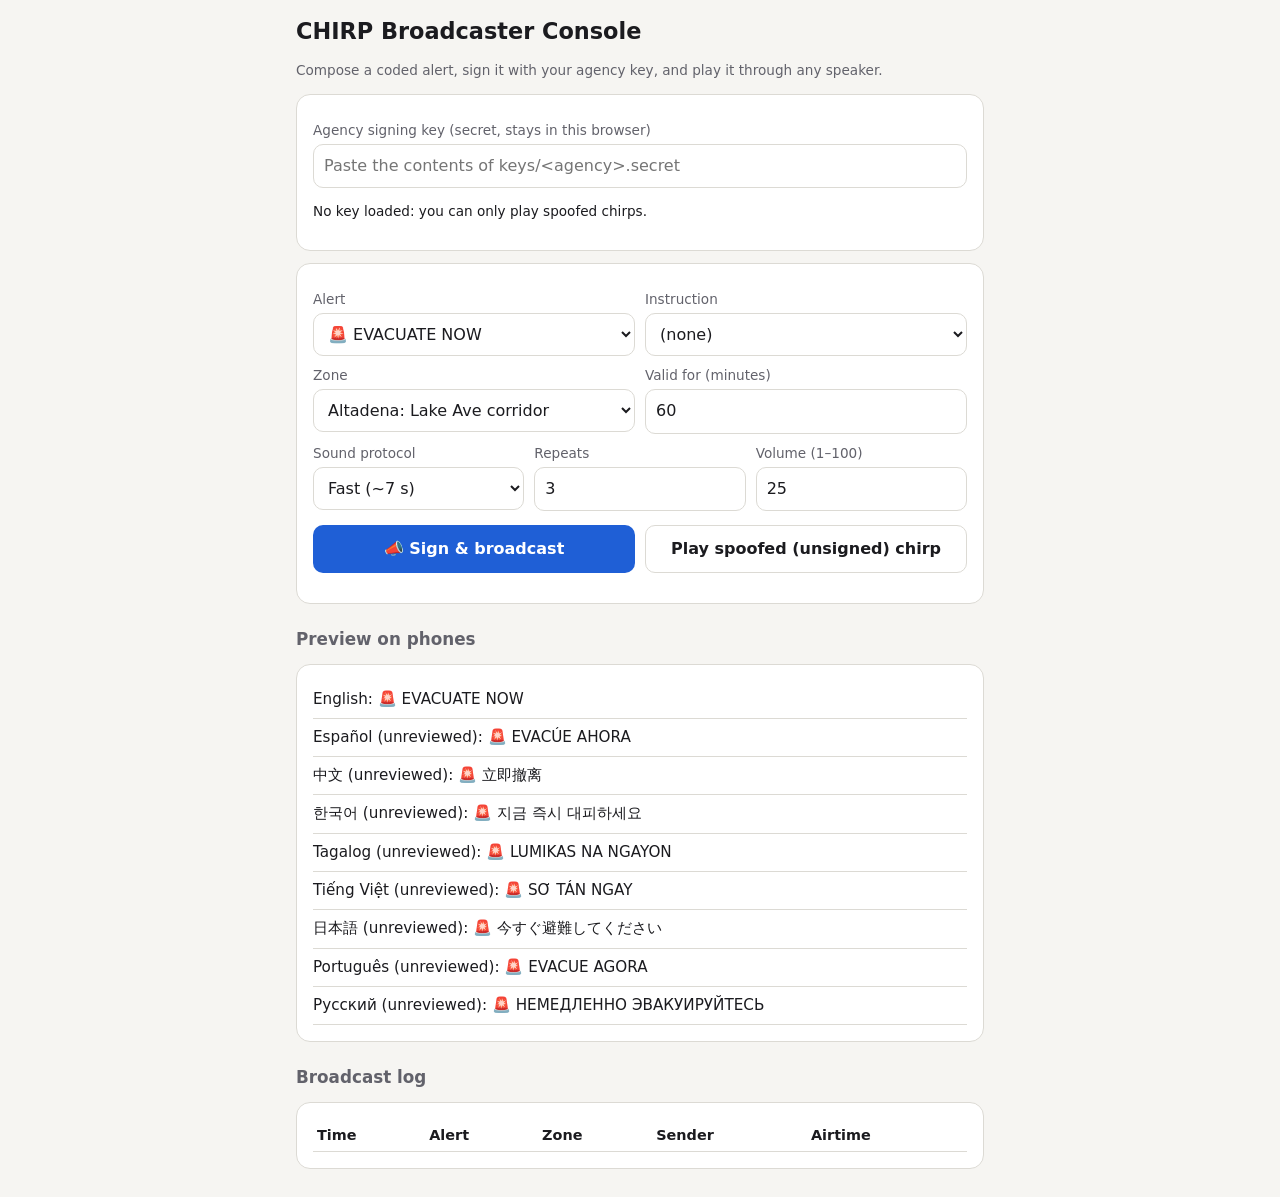
==== console/index.html @ 42302bf4 "CHIRP scaffold: signed data-over-sound alerts with offline multilingual receiver - Wire format v1 (1" ====
<!doctype html>
<html lang="en">
<head>
  <meta charset="utf-8">
  <meta name="viewport" content="width=device-width, initial-scale=1">
  <title>CHIRP Console</title>
  <link rel="icon" href="../icon.svg">
  <link rel="stylesheet" href="../shared/style.css">
</head>
<body>
  <main>
    <h1>CHIRP Broadcaster Console</h1>
    <p class="muted small">Compose a coded alert, sign it with your agency key, and play it through any speaker.</p>

    <div class="card">
      <label for="secret">Agency signing key (secret, stays in this browser)</label>
      <input id="secret" type="password" placeholder="Paste the contents of keys/&lt;agency&gt;.secret" autocomplete="off">
      <p class="small" id="key-status"></p>
    </div>

    <div class="card">
      <div class="row">
        <div><label for="type">Alert</label><select id="type"></select></div>
        <div><label for="detail">Instruction</label><select id="detail"></select></div>
      </div>
      <div class="row">
        <div><label for="zone">Zone</label><select id="zone"></select></div>
        <div><label for="valid">Valid for (minutes)</label><input id="valid" type="number" min="1" value="60"></div>
      </div>
      <div class="row">
        <div>
          <label for="protocol">Sound protocol</label>
          <select id="protocol">
            <option value="fastest">Fastest (~4 s, short range)</option>
            <option value="fast" selected>Fast (~7 s)</option>
            <option value="normal">Normal (~10 s, most robust)</option>
          </select>
        </div>
        <div><label for="repeats">Repeats</label><input id="repeats" type="number" min="1" max="10" value="3"></div>
        <div><label for="volume">Volume (1–100)</label><input id="volume" type="number" min="1" max="100" value="25"></div>
      </div>
      <div class="row" style="margin-top:14px">
        <button id="send">📣 Sign &amp; broadcast</button>
        <button class="secondary" id="spoof">Play spoofed (unsigned) chirp</button>
      </div>
      <p class="small" id="status"></p>
    </div>

    <h2>Preview on phones</h2>
    <div class="card" id="preview"></div>

    <h2>Broadcast log</h2>
    <div class="card">
      <table>
        <thead><tr><th>Time</th><th>Alert</th><th>Zone</th><th>Sender</th><th>Airtime</th></tr></thead>
        <tbody id="log"></tbody>
      </table>
    </div>
  </main>

  <script src="../vendor/ggwave.js"></script>
  <script src="../vendor/nacl-fast.min.js"></script>
  <script type="module" src="app.js"></script>
</body>
</html>
---- shared/style.css ----
:root {
  --bg: #f6f5f2;
  --surface: #ffffff;
  --text: #1b1b1f;
  --muted: #62626b;
  --border: #dcdad4;
  --accent: #1f5fd6;
  --extreme: #c4161c;
  --severe: #d9620b;
  --moderate: #b88a00;
  --info: #1f7a4d;
  --unverified: #6b6b73;
  --radius: 14px;
  font-family: system-ui, -apple-system, "Segoe UI", Roboto, "Noto Sans", sans-serif;
  color-scheme: light dark;
}

@media (prefers-color-scheme: dark) {
  :root {
    --bg: #111114;
    --surface: #1c1c21;
    --text: #f1f0ec;
    --muted: #a3a3ad;
    --border: #33333b;
    --accent: #6c9cff;
  }
}

* { box-sizing: border-box; }

body {
  margin: 0;
  background: var(--bg);
  color: var(--text);
  line-height: 1.4;
}

main {
  max-width: 720px;
  margin: 0 auto;
  padding: 16px;
}

h1 { font-size: 1.4rem; margin: 0 0 4px; }
h2 { font-size: 1.05rem; margin: 24px 0 8px; color: var(--muted); }

.muted { color: var(--muted); }
.small { font-size: 0.85rem; }

.card {
  background: var(--surface);
  border: 1px solid var(--border);
  border-radius: var(--radius);
  padding: 16px;
  margin: 12px 0;
}

button, select, input, textarea {
  font: inherit;
  color: inherit;
}

button {
  border: 0;
  border-radius: 10px;
  padding: 12px 16px;
  background: var(--accent);
  color: #fff;
  font-weight: 600;
  cursor: pointer;
}
button.secondary { background: transparent; color: var(--text); border: 1px solid var(--border); }
button.danger { background: var(--extreme); }
button.big { width: 100%; padding: 18px; font-size: 1.2rem; }
button:disabled { opacity: 0.5; cursor: default; }

select, input, textarea {
  width: 100%;
  padding: 10px;
  border: 1px solid var(--border);
  border-radius: 10px;
  background: var(--surface);
}

label { display: block; font-size: 0.85rem; color: var(--muted); margin: 10px 0 4px; }

.row { display: flex; gap: 10px; flex-wrap: wrap; }
.row > * { flex: 1 1 140px; }

/* Alert card on the receiver */
.alert {
  border-radius: var(--radius);
  padding: 20px;
  color: #fff;
  margin: 12px 0;
}
.alert.extreme { background: var(--extreme); }
.alert.severe { background: var(--severe); }
.alert.moderate { background: var(--moderate); }
.alert.info { background: var(--info); }
.alert.unverified { background: var(--unverified); outline: 3px dashed #fff; outline-offset: -8px; }
.alert.expired { opacity: 0.55; }
.alert .title { font-size: 1.7rem; font-weight: 800; line-height: 1.15; }
.alert .detail { font-size: 1.25rem; margin-top: 8px; }
.alert .meta { margin-top: 12px; font-size: 0.95rem; opacity: 0.95; }
.alert .warn { margin-top: 12px; font-weight: 700; }

.level {
  height: 6px;
  border-radius: 3px;
  background: var(--border);
  overflow: hidden;
  margin-top: 10px;
}
.level > div { height: 100%; width: 0; background: var(--accent); transition: width 80ms; }

.history-item { padding: 8px 0; border-bottom: 1px solid var(--border); font-size: 0.95rem; }

table { width: 100%; border-collapse: collapse; font-size: 0.9rem; }
th, td { text-align: left; padding: 6px 4px; border-bottom: 1px solid var(--border); vertical-align: top; }

code { font-size: 0.8rem; word-break: break-all; }
.hidden { display: none !important; }
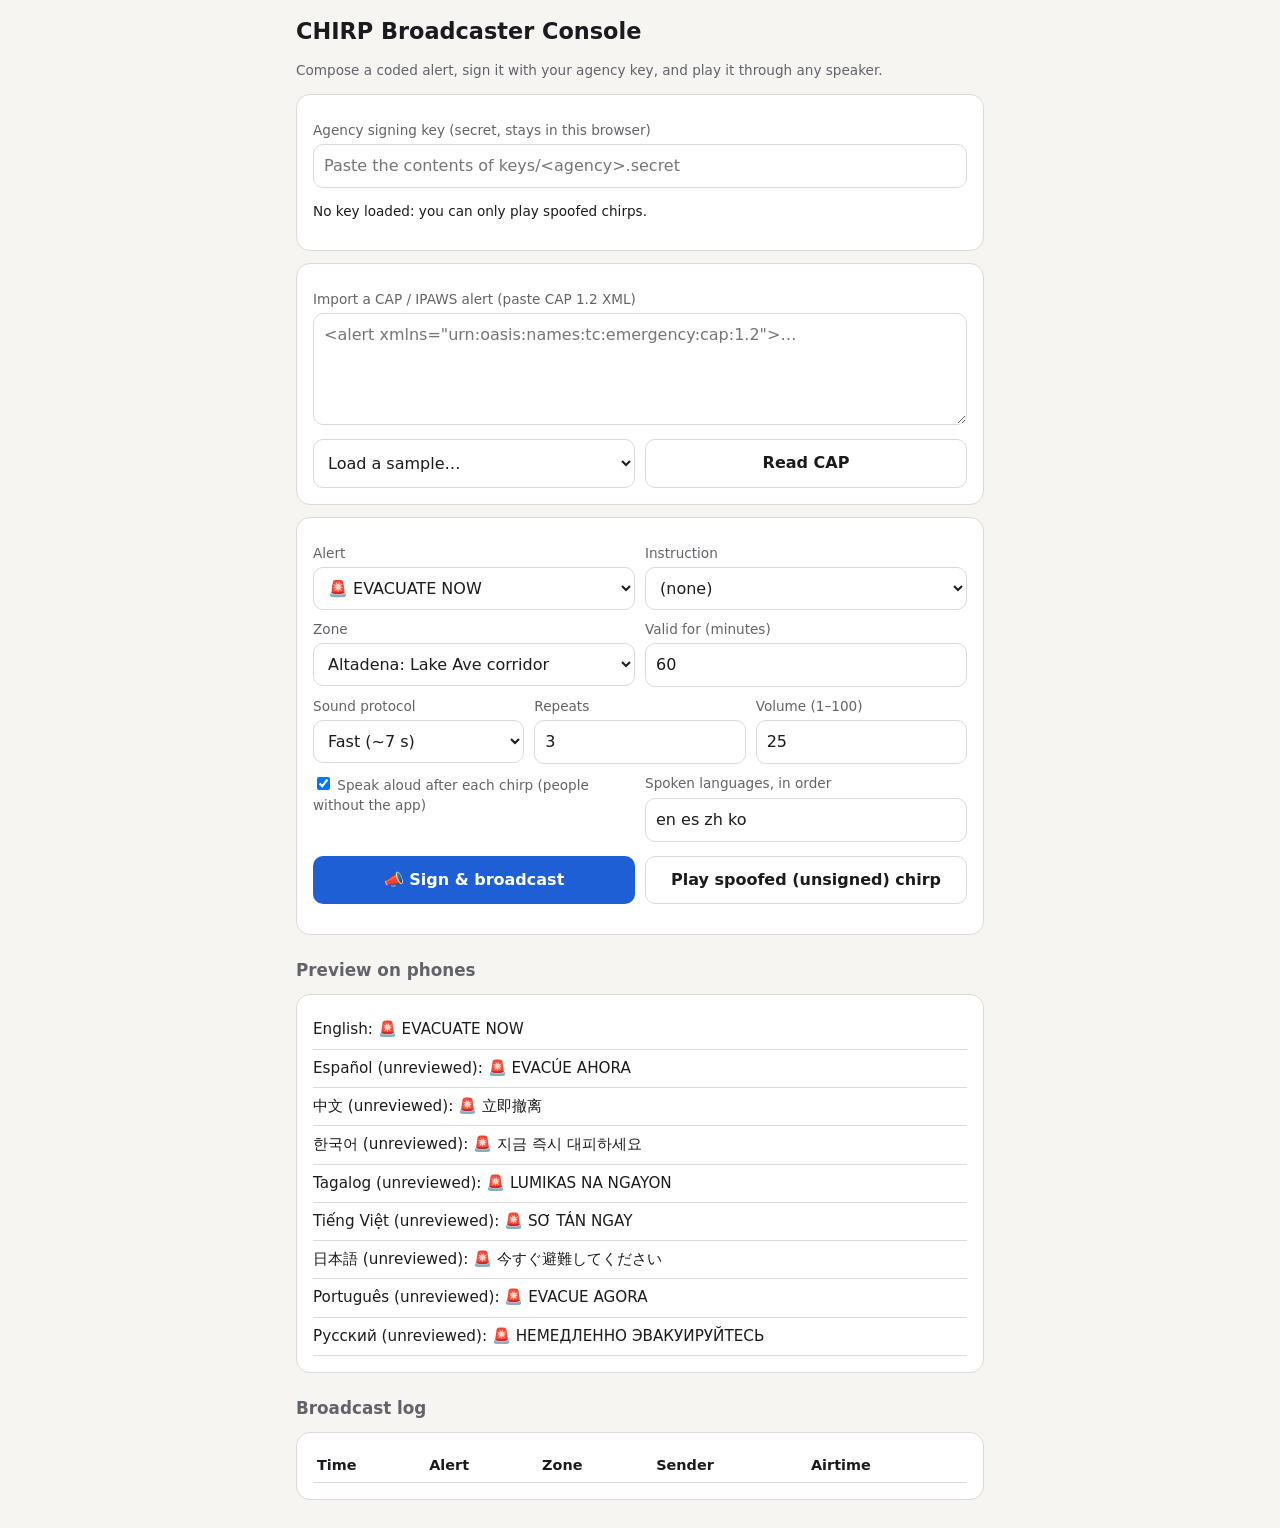
==== commit 40656613: "CAP/IPAWS import + spoken fallback in console (Twist 1 build proof) - console/cap.js: CAP 1.2 -> phr" ====
--- a/console/index.html
+++ b/console/index.html
@@ -16,6 +16,22 @@
       <label for="secret">Agency signing key (secret, stays in this browser)</label>
       <input id="secret" type="password" placeholder="Paste the contents of keys/&lt;agency&gt;.secret" autocomplete="off">
       <p class="small" id="key-status"></p>
+    </div>
+
+    <div class="card">
+      <label for="cap">Import a CAP / IPAWS alert (paste CAP 1.2 XML)</label>
+      <textarea id="cap" rows="4" placeholder="&lt;alert xmlns=&quot;urn:oasis:names:tc:emergency:cap:1.2&quot;&gt;…"></textarea>
+      <div class="row" style="margin-top:8px">
+        <select id="cap-sample" aria-label="Load a sample CAP file">
+          <option value="">Load a sample…</option>
+          <option>1-evacuation-altadena</option>
+          <option>2-smoke-multi-area</option>
+          <option>3-unknown-event-tsunami</option>
+        </select>
+        <button class="secondary" id="cap-read">Read CAP</button>
+        <button id="cap-send" class="hidden">📣 Sign &amp; broadcast all</button>
+      </div>
+      <div id="cap-out" class="small"></div>
     </div>
 
     <div class="card">
@@ -38,6 +54,10 @@
         </div>
         <div><label for="repeats">Repeats</label><input id="repeats" type="number" min="1" max="10" value="3"></div>
         <div><label for="volume">Volume (1–100)</label><input id="volume" type="number" min="1" max="100" value="25"></div>
+      </div>
+      <div class="row">
+        <div><label><input type="checkbox" id="speak" checked style="width:auto"> Speak aloud after each chirp (people without the app)</label></div>
+        <div><label for="speak-langs">Spoken languages, in order</label><input id="speak-langs" value="en es zh ko"></div>
       </div>
       <div class="row" style="margin-top:14px">
         <button id="send">📣 Sign &amp; broadcast</button>
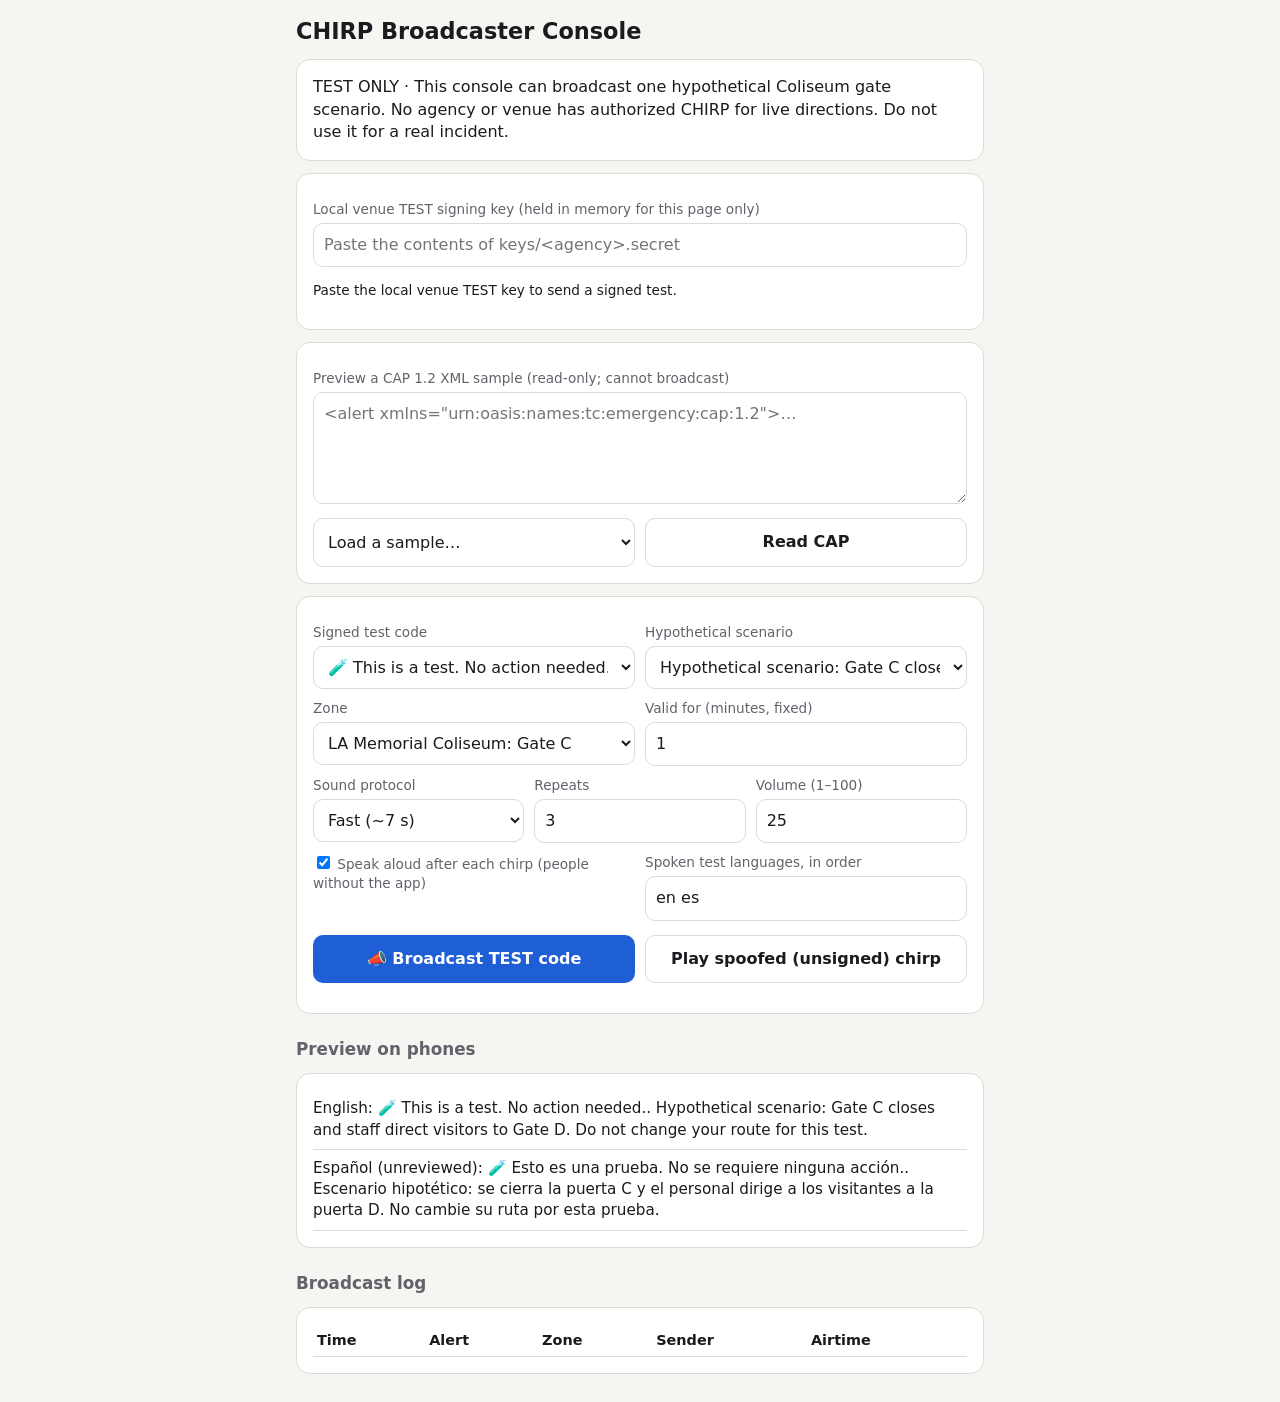
==== commit 87f4aa5d: "Guard CHIRP TEST demo" ====
--- a/console/index.html
+++ b/console/index.html
@@ -10,16 +10,16 @@
 <body>
   <main>
     <h1>CHIRP Broadcaster Console</h1>
-    <p class="muted small">Compose a coded alert, sign it with your agency key, and play it through any speaker.</p>
+    <p class="card">TEST ONLY · This console can broadcast one hypothetical Coliseum gate scenario. No agency or venue has authorized CHIRP for live directions. Do not use it for a real incident.</p>
 
     <div class="card">
-      <label for="secret">Agency signing key (secret, stays in this browser)</label>
+      <label for="secret">Local venue TEST signing key (held in memory for this page only)</label>
       <input id="secret" type="password" placeholder="Paste the contents of keys/&lt;agency&gt;.secret" autocomplete="off">
       <p class="small" id="key-status"></p>
     </div>
 
     <div class="card">
-      <label for="cap">Import a CAP / IPAWS alert (paste CAP 1.2 XML)</label>
+      <label for="cap">Preview a CAP 1.2 XML sample (read-only; cannot broadcast)</label>
       <textarea id="cap" rows="4" placeholder="&lt;alert xmlns=&quot;urn:oasis:names:tc:emergency:cap:1.2&quot;&gt;…"></textarea>
       <div class="row" style="margin-top:8px">
         <select id="cap-sample" aria-label="Load a sample CAP file">
@@ -29,19 +29,19 @@
           <option>3-unknown-event-tsunami</option>
         </select>
         <button class="secondary" id="cap-read">Read CAP</button>
-        <button id="cap-send" class="hidden">📣 Sign &amp; broadcast all</button>
+        <button id="cap-send" class="hidden" disabled>Broadcast disabled</button>
       </div>
       <div id="cap-out" class="small"></div>
     </div>
 
     <div class="card">
       <div class="row">
-        <div><label for="type">Alert</label><select id="type"></select></div>
-        <div><label for="detail">Instruction</label><select id="detail"></select></div>
+        <div><label for="type">Signed test code</label><select id="type"></select></div>
+        <div><label for="detail">Hypothetical scenario</label><select id="detail"></select></div>
       </div>
       <div class="row">
         <div><label for="zone">Zone</label><select id="zone"></select></div>
-        <div><label for="valid">Valid for (minutes)</label><input id="valid" type="number" min="1" value="60"></div>
+        <div><label for="valid">Valid for (minutes, fixed)</label><input id="valid" type="number" min="1" max="1" value="1" disabled></div>
       </div>
       <div class="row">
         <div>
@@ -57,10 +57,10 @@
       </div>
       <div class="row">
         <div><label><input type="checkbox" id="speak" checked style="width:auto"> Speak aloud after each chirp (people without the app)</label></div>
-        <div><label for="speak-langs">Spoken languages, in order</label><input id="speak-langs" value="en es zh ko"></div>
+        <div><label for="speak-langs">Spoken test languages, in order</label><input id="speak-langs" value="en es" disabled></div>
       </div>
       <div class="row" style="margin-top:14px">
-        <button id="send">📣 Sign &amp; broadcast</button>
+        <button id="send">📣 Broadcast TEST code</button>
         <button class="secondary" id="spoof">Play spoofed (unsigned) chirp</button>
       </div>
       <p class="small" id="status"></p>
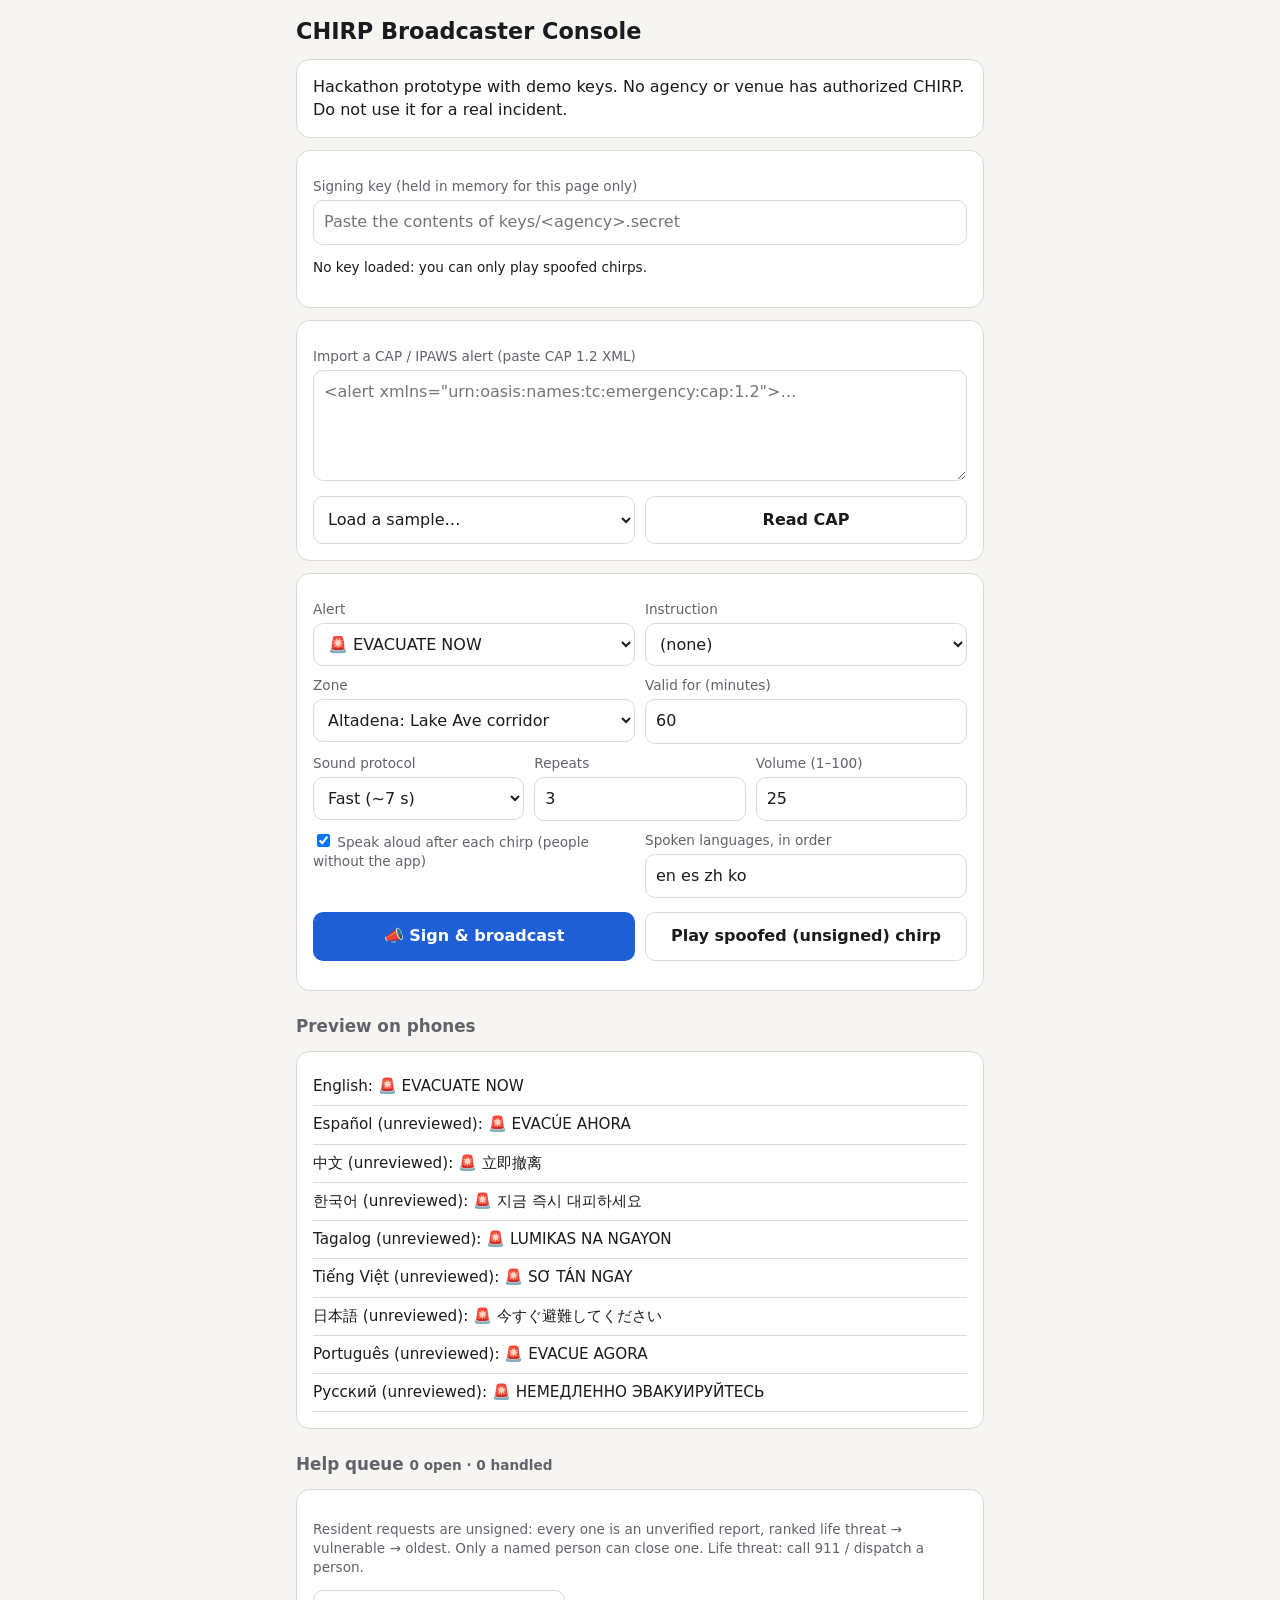
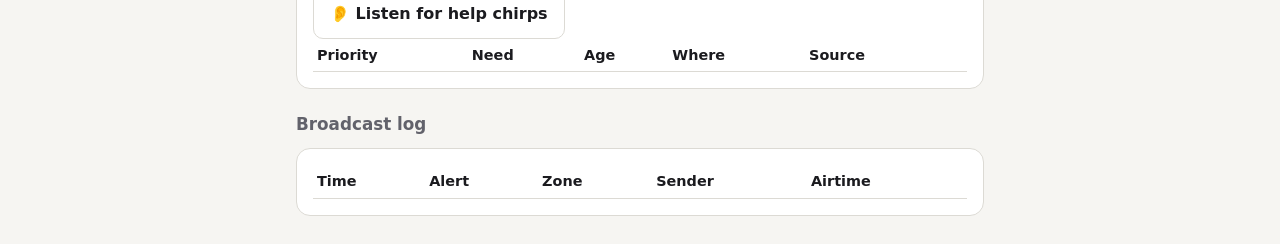
==== commit 4c1ec481: "STRICT_DEMO flag; full mode restores CAP broadcast, HOLD rung, help chirp+POST, zone check, help que" ====
--- a/console/index.html
+++ b/console/index.html
@@ -10,16 +10,17 @@
 <body>
   <main>
     <h1>CHIRP Broadcaster Console</h1>
-    <p class="card">TEST ONLY · This console can broadcast one hypothetical Coliseum gate scenario. No agency or venue has authorized CHIRP for live directions. Do not use it for a real incident.</p>
+    <p class="card">Hackathon prototype with demo keys. No agency or venue has authorized CHIRP. Do not use it for a real incident.</p>
+    <p class="card hidden" id="strict-banner">STRICT TEST MODE · Only the hypothetical Coliseum Gate C TEST scenario can be broadcast. Remove <code>?strict=1</code> for the full console.</p>
 
     <div class="card">
-      <label for="secret">Local venue TEST signing key (held in memory for this page only)</label>
+      <label for="secret">Signing key (held in memory for this page only)</label>
       <input id="secret" type="password" placeholder="Paste the contents of keys/&lt;agency&gt;.secret" autocomplete="off">
       <p class="small" id="key-status"></p>
     </div>
 
     <div class="card">
-      <label for="cap">Preview a CAP 1.2 XML sample (read-only; cannot broadcast)</label>
+      <label for="cap">Import a CAP / IPAWS alert (paste CAP 1.2 XML)</label>
       <textarea id="cap" rows="4" placeholder="&lt;alert xmlns=&quot;urn:oasis:names:tc:emergency:cap:1.2&quot;&gt;…"></textarea>
       <div class="row" style="margin-top:8px">
         <select id="cap-sample" aria-label="Load a sample CAP file">
@@ -29,19 +30,19 @@
           <option>3-unknown-event-tsunami</option>
         </select>
         <button class="secondary" id="cap-read">Read CAP</button>
-        <button id="cap-send" class="hidden" disabled>Broadcast disabled</button>
+        <button id="cap-send" class="hidden">📣 Sign &amp; broadcast all</button>
       </div>
       <div id="cap-out" class="small"></div>
     </div>
 
     <div class="card">
       <div class="row">
-        <div><label for="type">Signed test code</label><select id="type"></select></div>
-        <div><label for="detail">Hypothetical scenario</label><select id="detail"></select></div>
+        <div><label for="type">Alert</label><select id="type"></select></div>
+        <div><label for="detail">Instruction</label><select id="detail"></select></div>
       </div>
       <div class="row">
         <div><label for="zone">Zone</label><select id="zone"></select></div>
-        <div><label for="valid">Valid for (minutes, fixed)</label><input id="valid" type="number" min="1" max="1" value="1" disabled></div>
+        <div><label for="valid">Valid for (minutes)</label><input id="valid" type="number" min="1" value="60"></div>
       </div>
       <div class="row">
         <div>
@@ -57,10 +58,10 @@
       </div>
       <div class="row">
         <div><label><input type="checkbox" id="speak" checked style="width:auto"> Speak aloud after each chirp (people without the app)</label></div>
-        <div><label for="speak-langs">Spoken test languages, in order</label><input id="speak-langs" value="en es" disabled></div>
+        <div><label for="speak-langs">Spoken languages, in order</label><input id="speak-langs" value="en es zh ko"></div>
       </div>
       <div class="row" style="margin-top:14px">
-        <button id="send">📣 Broadcast TEST code</button>
+        <button id="send">📣 Sign &amp; broadcast</button>
         <button class="secondary" id="spoof">Play spoofed (unsigned) chirp</button>
       </div>
       <p class="small" id="status"></p>
@@ -68,6 +69,16 @@
 
     <h2>Preview on phones</h2>
     <div class="card" id="preview"></div>
+
+    <h2>Help queue <span class="small muted" id="help-count"></span></h2>
+    <div class="card">
+      <p class="small muted">Resident requests are unsigned: every one is an unverified report, ranked life threat → vulnerable → oldest. Only a named person can close one. Life threat: call 911 / dispatch a person.</p>
+      <button class="secondary" id="help-listen">👂 Listen for help chirps</button>
+      <table>
+        <thead><tr><th>Priority</th><th>Need</th><th>Age</th><th>Where</th><th>Source</th><th></th></tr></thead>
+        <tbody id="help-list"></tbody>
+      </table>
+    </div>
 
     <h2>Broadcast log</h2>
     <div class="card">
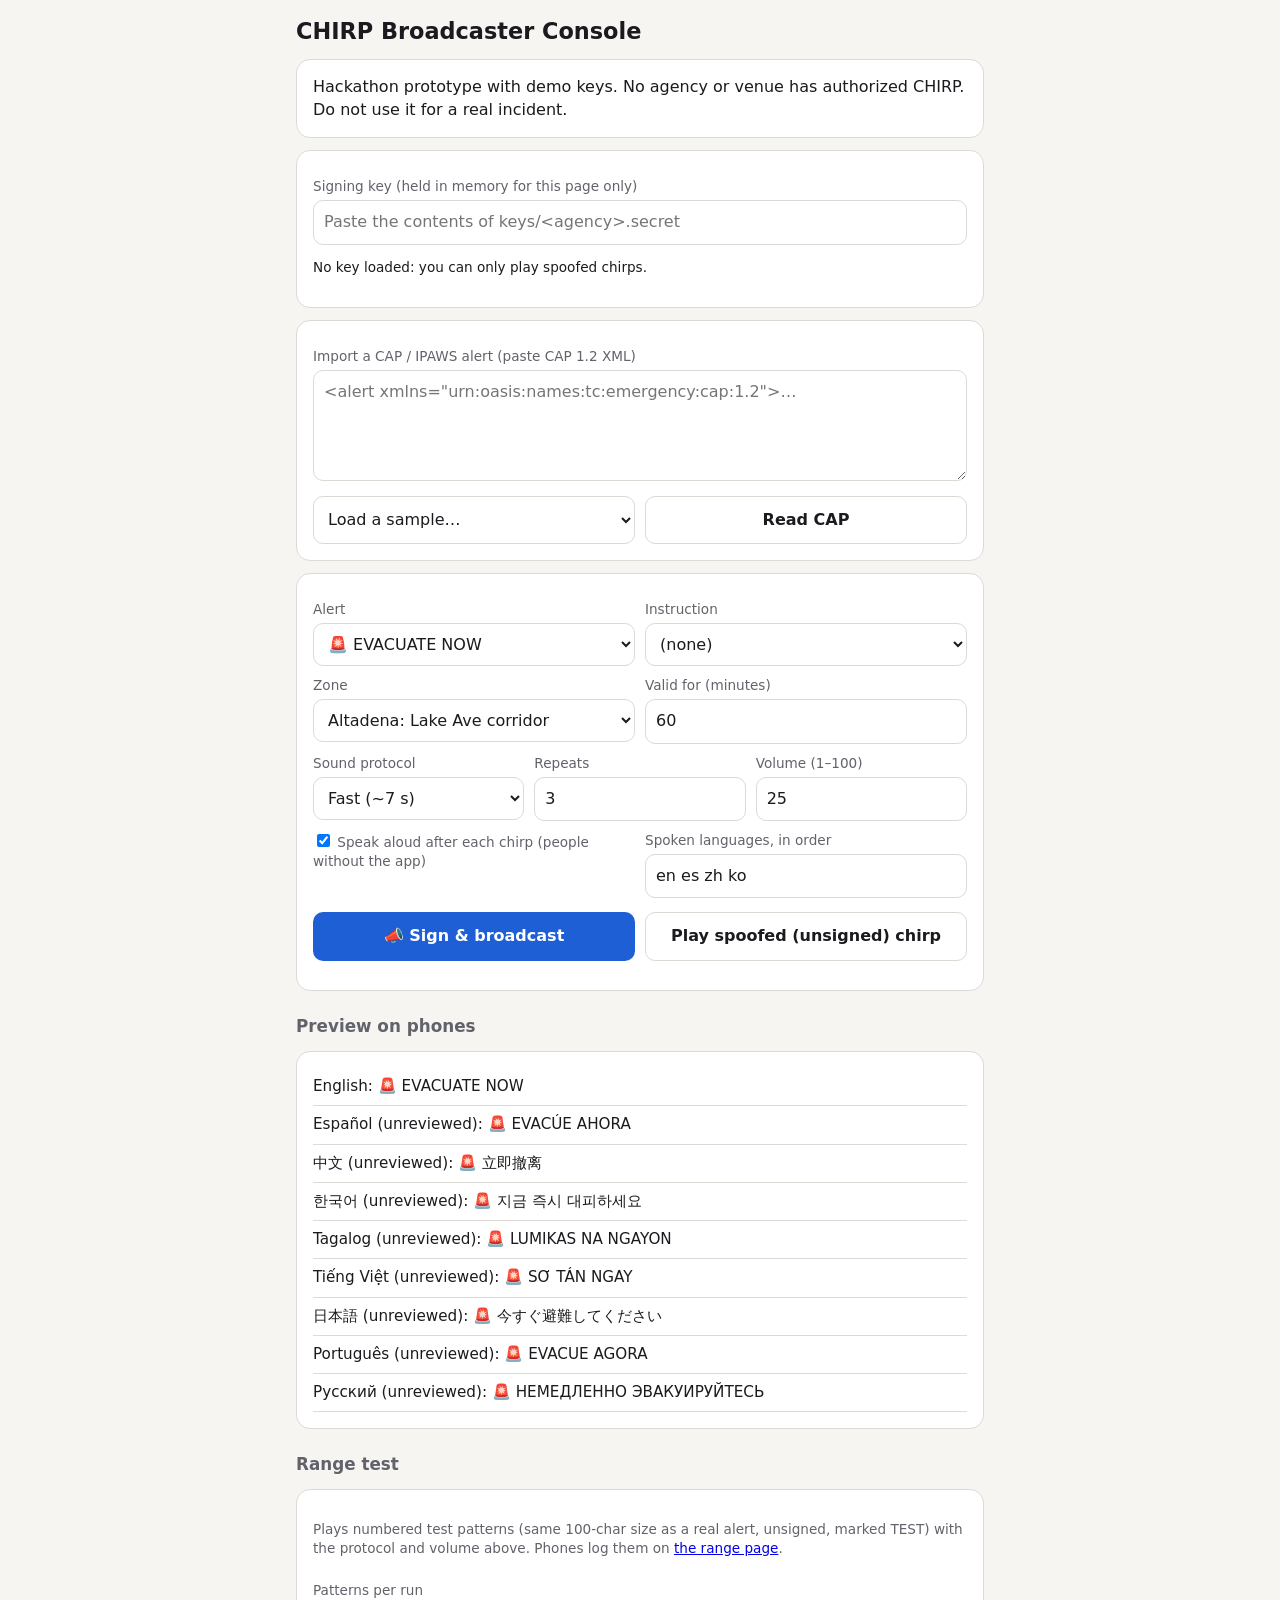
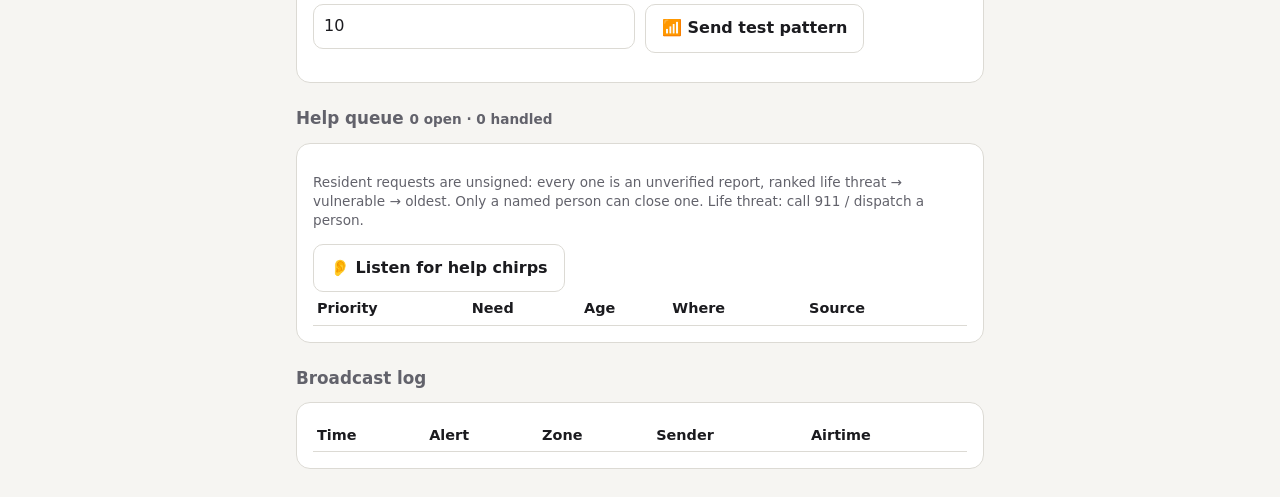
==== commit cdfb9be7: "Range test: console test pattern, range logger page with CSV, browser mic loopback test" ====
--- a/console/index.html
+++ b/console/index.html
@@ -70,6 +70,16 @@
     <h2>Preview on phones</h2>
     <div class="card" id="preview"></div>
 
+    <h2>Range test</h2>
+    <div class="card">
+      <p class="small muted">Plays numbered test patterns (same 100-char size as a real alert, unsigned, marked TEST) with the protocol and volume above. Phones log them on <a href="../range/">the range page</a>.</p>
+      <div class="row">
+        <div><label for="pattern-n">Patterns per run</label><input id="pattern-n" type="number" min="1" max="50" value="10"></div>
+        <div><label>&nbsp;</label><button class="secondary" id="pattern-send">📶 Send test pattern</button></div>
+      </div>
+      <p class="small" id="pattern-status"></p>
+    </div>
+
     <h2>Help queue <span class="small muted" id="help-count"></span></h2>
     <div class="card">
       <p class="small muted">Resident requests are unsigned: every one is an unverified report, ranked life threat → vulnerable → oldest. Only a named person can close one. Life threat: call 911 / dispatch a person.</p>
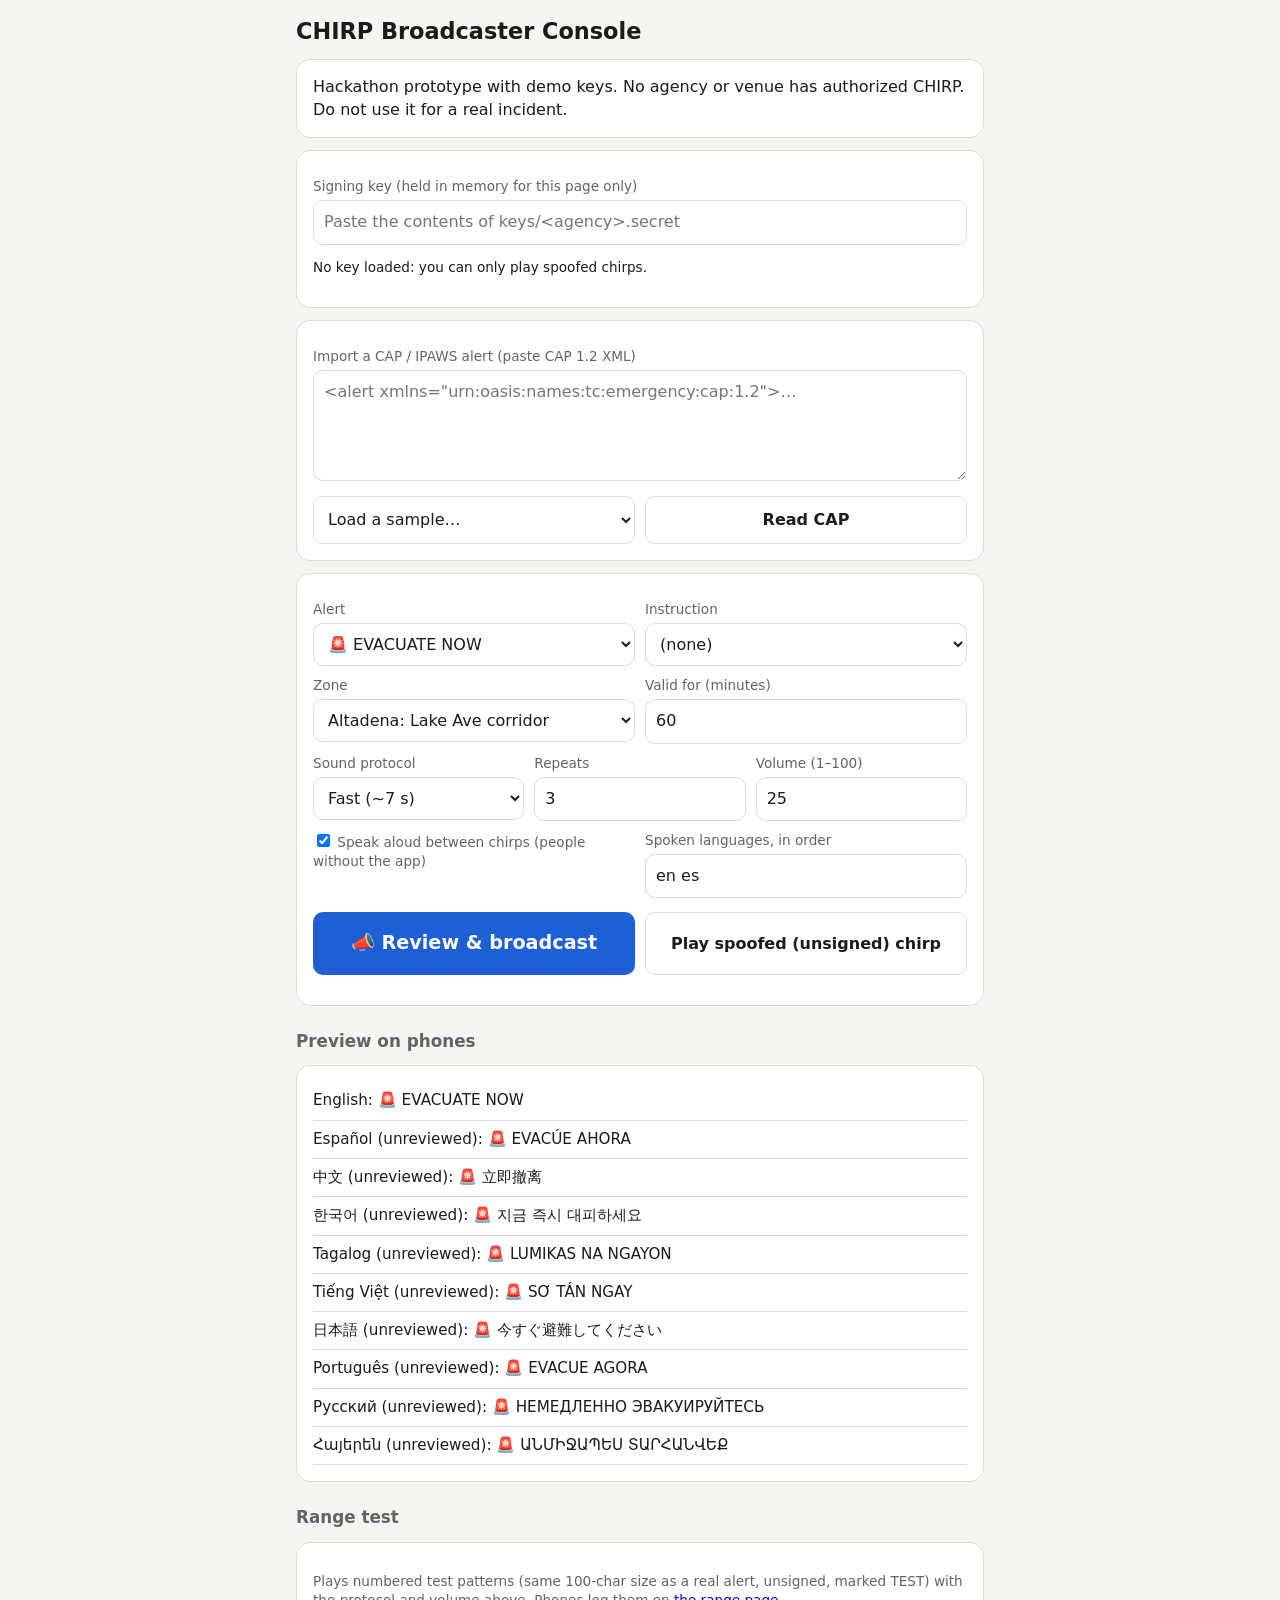
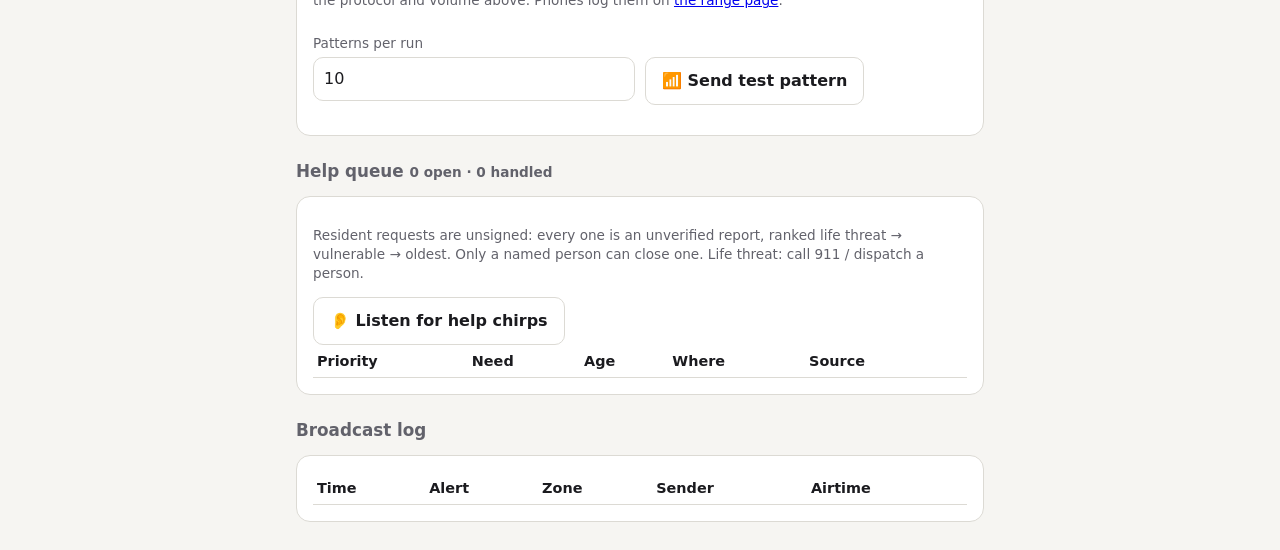
==== commit 4da4058f: "Console on a phone: full-screen review and Approve, airtime shown, speech interleaved; sw v13 Co-Aut" ====
--- a/console/index.html
+++ b/console/index.html
@@ -6,6 +6,27 @@
   <title>CHIRP Console</title>
   <link rel="icon" href="../icon.svg">
   <link rel="stylesheet" href="../shared/style.css">
+  <style>
+    /* Console on a phone: stacked fields, big targets, and a full-screen review
+       before every broadcast, so checking is never harder than sending. */
+    .scroll-x { overflow-x: auto; }
+    #review { border: 0; padding: 0; width: min(720px, 100%); max-height: 100%; background: var(--bg); color: var(--text); border-radius: var(--radius); }
+    #review::backdrop { background: rgb(0 0 0 / 0.6); }
+    .review { padding: 16px; display: flex; flex-direction: column; min-height: 100%; }
+    .review h2 { margin: 4px 0 4px; color: var(--text); font-size: 1.3rem; }
+    .review-time { font-weight: 700; margin: 8px 0; }
+    .review-warn { color: var(--severe); font-weight: 700; }
+    .review-actions { position: sticky; bottom: 0; display: flex; gap: 10px; margin-top: auto; padding: 12px 0 calc(12px + env(safe-area-inset-bottom)); background: var(--bg); }
+    .review-actions button { flex: 1; min-height: 56px; }
+    .review-actions #review-approve { flex: 2; }
+    @media (max-width: 600px) {
+      main { padding: 12px 16px; }
+      h1 { font-size: 1.2rem; }
+      .row > * { flex-basis: 100%; }
+      button { min-height: 48px; }
+      #review { width: 100vw; max-width: 100vw; height: 100dvh; max-height: 100dvh; margin: 0; border-radius: 0; }
+    }
+  </style>
 </head>
 <body>
   <main>
@@ -15,7 +36,7 @@
 
     <div class="card">
       <label for="secret">Signing key (held in memory for this page only)</label>
-      <input id="secret" type="password" placeholder="Paste the contents of keys/&lt;agency&gt;.secret" autocomplete="off">
+      <input id="secret" type="password" placeholder="Paste the contents of keys/&lt;agency&gt;.secret" autocomplete="off" autocapitalize="off" spellcheck="false">
       <p class="small" id="key-status"></p>
     </div>
 
@@ -30,7 +51,7 @@
           <option>3-unknown-event-tsunami</option>
         </select>
         <button class="secondary" id="cap-read">Read CAP</button>
-        <button id="cap-send" class="hidden">📣 Sign &amp; broadcast all</button>
+        <button id="cap-send" class="hidden">📣 Review &amp; broadcast all</button>
       </div>
       <div id="cap-out" class="small"></div>
     </div>
@@ -57,11 +78,11 @@
         <div><label for="volume">Volume (1–100)</label><input id="volume" type="number" min="1" max="100" value="25"></div>
       </div>
       <div class="row">
-        <div><label><input type="checkbox" id="speak" checked style="width:auto"> Speak aloud after each chirp (people without the app)</label></div>
-        <div><label for="speak-langs">Spoken languages, in order</label><input id="speak-langs" value="en es zh ko"></div>
+        <div><label><input type="checkbox" id="speak" checked style="width:auto"> Speak aloud between chirps (people without the app)</label></div>
+        <div><label for="speak-langs">Spoken languages, in order</label><input id="speak-langs" value="en es"></div>
       </div>
       <div class="row" style="margin-top:14px">
-        <button id="send">📣 Sign &amp; broadcast</button>
+        <button id="send" class="big">📣 Review &amp; broadcast</button>
         <button class="secondary" id="spoof">Play spoofed (unsigned) chirp</button>
       </div>
       <p class="small" id="status"></p>
@@ -84,20 +105,40 @@
     <div class="card">
       <p class="small muted">Resident requests are unsigned: every one is an unverified report, ranked life threat → vulnerable → oldest. Only a named person can close one. Life threat: call 911 / dispatch a person.</p>
       <button class="secondary" id="help-listen">👂 Listen for help chirps</button>
-      <table>
+      <div class="scroll-x"><table>
         <thead><tr><th>Priority</th><th>Need</th><th>Age</th><th>Where</th><th>Source</th><th></th></tr></thead>
         <tbody id="help-list"></tbody>
-      </table>
+      </table></div>
     </div>
 
     <h2>Broadcast log</h2>
     <div class="card">
-      <table>
+      <div class="scroll-x"><table>
         <thead><tr><th>Time</th><th>Alert</th><th>Zone</th><th>Sender</th><th>Airtime</th></tr></thead>
         <tbody id="log"></tbody>
-      </table>
+      </table></div>
     </div>
   </main>
+
+  <dialog id="review" aria-labelledby="review-title">
+    <form method="dialog" class="review">
+      <p class="small muted" id="review-step"></p>
+      <h2 id="review-title">Review before broadcast</h2>
+      <div id="review-alert"></div>
+      <p class="small" id="review-meta"></p>
+      <p class="review-time" id="review-time"></p>
+      <div id="review-wide" class="hidden">
+        <label for="review-confirm">WIDE-AREA ALERT. Type SEND to confirm</label>
+        <input id="review-confirm" autocomplete="off" autocapitalize="characters" spellcheck="false">
+      </div>
+      <h3 class="small muted">What each phone will show</h3>
+      <div id="review-langs"></div>
+      <div class="review-actions">
+        <button value="cancel" class="secondary big" id="review-cancel">Cancel</button>
+        <button value="approve" class="big" id="review-approve">✅ Approve &amp; broadcast</button>
+      </div>
+    </form>
+  </dialog>
 
   <script src="../vendor/ggwave.js"></script>
   <script src="../vendor/nacl-fast.min.js"></script>
